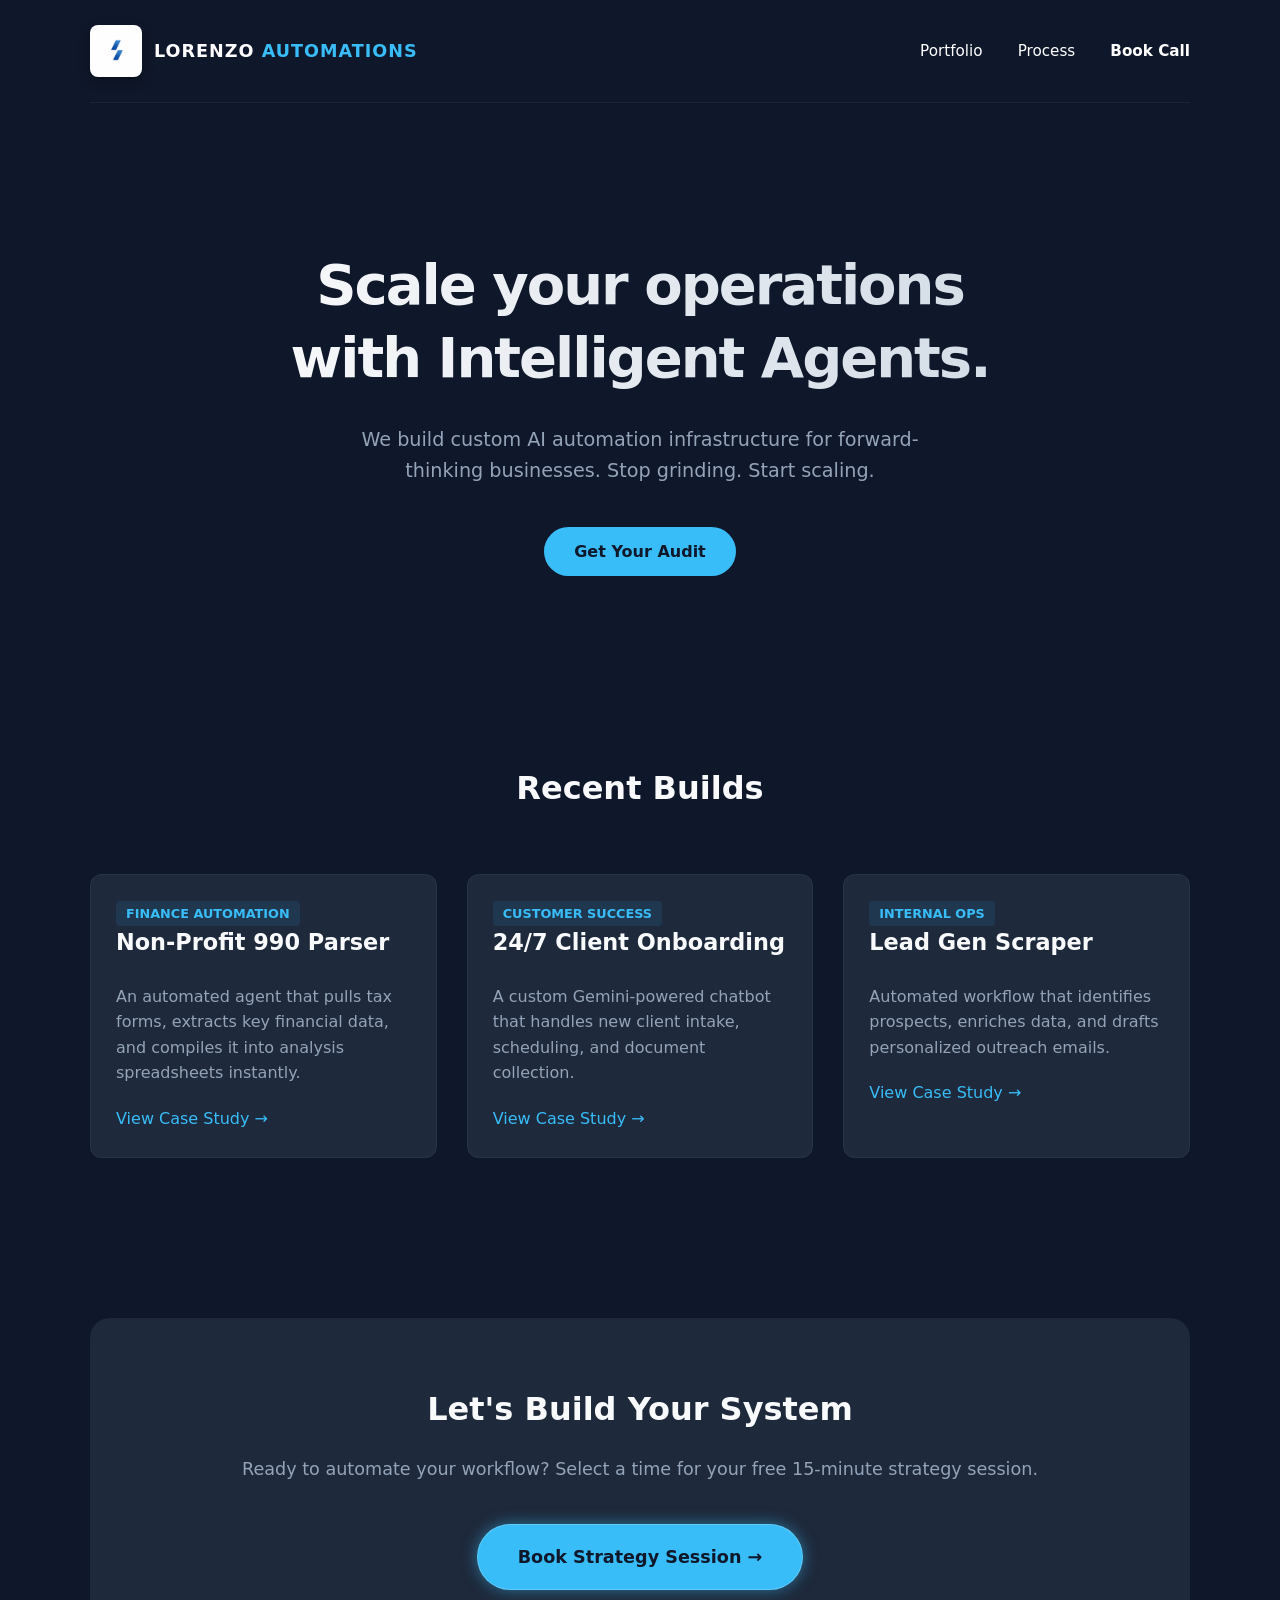
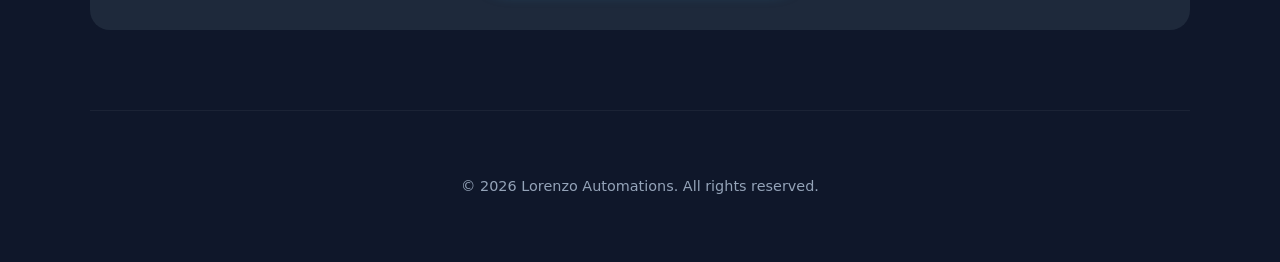
==== index.html @ d0148f25 "Update index.html" ====
<!DOCTYPE html>
<html lang="en">
<head>
    <meta charset="UTF-8">
    <meta name="viewport" content="width=device-width, initial-scale=1.0">
    <title>Lorenzo Automations | AI Consulting</title>
    <style>
        /* --- MODERN CLEAN AESTHETIC --- */
        :root {
            --bg-color: #0f172a; /* Deep Slate Blue (Cleaner than pure black) */
            --card-bg: #1e293b;
            --text-primary: #f8fafc;
            --text-secondary: #94a3b8;
            --accent: #38bdf8; /* Electric Blue */
            --accent-hover: #0ea5e9;
            /* 1. FIX THE NAV LINKS (Force White) */
.nav-links a {
    color: #ffffff !important; /* Forces white even if visited */
    text-decoration: none;
    margin-left: 30px;
    font-size: 0.95rem;
    font-weight: 500;
    transition: color 0.3s;
}
/* 1. FIX THE NAV LINKS (Force White) */
.nav-links a {
    color: #ffffff !important; /* Forces white even if visited */
    text-decoration: none;
    margin-left: 30px;
    font-size: 0.95rem;
    font-weight: 500;
    transition: color 0.3s;
}

.nav-links a:hover {
    color: var(--accent) !important; /* Blue on hover */
}

/* 2. STYLE THE NEW TEXT LOGO Area */
.logo-area {
    display: flex;
    align-items: center;
    gap: 12px; /* Space between Icon and Text */
    cursor: default;
}

.logo-text {
    font-weight: 800; /* Extra Bold */
    font-size: 1.1rem; /* Readable size */
    color: #ffffff;
    letter-spacing: 1px;
    text-transform: uppercase;
}

/* 3. STYLE THE ICON BOX */
.logo-img {
    height: 42px; 
    width: 42px; /* Forces a perfect square */
    background-color: white; 
    padding: 6px; /* Space inside the white box */
    border-radius: 8px; /* Rounded corners */
    object-fit: contain; /* Ensures bolts don't stretch */
}
.nav-links a:hover {
    color: var(--accent) !important; /* Blue on hover */
}

/* 2. STYLE THE NEW TEXT LOGO */
.logo-area {
    display: flex;
    align-items: center;
    gap: 12px; /* Space between Icon and Text */
    cursor: default;
}

.logo-text {
    font-weight: 800; /* Extra Bold */
    font-size: 1.1rem; /* Readable size */
    color: #ffffff;
    letter-spacing: 1px;
    text-transform: uppercase;
}

/* 3. REFINE THE LOGO ICON BOX */
.logo-img {
    height: 40px; 
    width: 40px; /* Forces a perfect square */
    background-color: white; 
    padding: 6px; /* Space inside the white box */
    border-radius: 8px; /* Rounded corners */
    object-fit: contain; /* Ensures bolts don't stretch */
}
        }

        body {
            font-family: 'Inter', system-ui, -apple-system, sans-serif; /* Clean, modern font */
            background-color: var(--bg-color);
            color: var(--text-primary);
            margin: 0;
            padding: 0;
            line-height: 1.6;
            scroll-behavior: smooth;
        }

        /* Container */
        .container {
            max-width: 1100px;
            margin: 0 auto;
            padding: 0 20px;
        }

        /* Navigation */
        nav {
            display: flex;
            justify-content: space-between;
            align-items: center;
            padding: 20px 0;
            border-bottom: 1px solid rgba(255,255,255,0.1);
        }

        .logo-area {
            display: flex;
            align-items: center;
            gap: 15px;
            font-weight: 700;
            font-size: 1.2rem;
            letter-spacing: 1px;
        }

        /* NEW LOGO STYLE - Makes it look like a pro app icon */
.logo-img {
    height: 50px; /* Slightly bigger */
    width: auto;
    background-color: white; /* Ensures clean background */
    padding: 5px 10px; /* Adds breathing room around the logo text */
    border-radius: 8px; /* Smooth rounded corners */
    box-shadow: 0 4px 12px rgba(0,0,0,0.3); /* subtle drop shadow */
    display: block; /* Fixes alignment issues */
}

/* Update Nav to prevent overlapping */
nav {
    display: flex;
    justify-content: space-between;
    align-items: center;
    padding: 25px 0; /* More vertical space */
    border-bottom: 1px solid rgba(255,255,255,0.05);
}
}

        .nav-links a {
            color: var(--text-secondary);
            text-decoration: none;
            margin-left: 25px;
            font-size: 0.9rem;
            transition: color 0.3s;
        }

        .nav-links a:hover {
            color: var(--accent);
        }

        /* Hero Section */
        .hero {
            text-align: center;
            padding: 100px 0 80px;
        }

        h1 {
    font-size: 3.5rem;
    line-height: 1.3; /* Increased from 1.1 to let letters breathe */
    margin-bottom: 20px;
    letter-spacing: -2px;
    background: linear-gradient(to right, #fff, #cbd5e1);
    -webkit-background-clip: text;
    -webkit-text-fill-color: transparent;
    padding-bottom: 10px; /* Extra safety buffer for the "g" tails */
}

        .hero p {
            color: var(--text-secondary);
            font-size: 1.2rem;
            max-width: 600px;
            margin: 0 auto 40px;
        }

        .btn {
            background-color: var(--accent);
            color: #0f172a;
            padding: 12px 30px;
            border-radius: 50px;
            text-decoration: none;
            font-weight: 600;
            transition: transform 0.2s, background-color 0.2s;
            display: inline-block;
        }
/* Add this inside your <style> tags */
.btn-glow {
    background-color: var(--accent);
    box-shadow: 0 0 15px rgba(56, 189, 248, 0.5); /* Glowing effect */
    padding: 18px 40px; /* Bigger button */
    font-size: 1.1rem;
    border: 1px solid rgba(255,255,255,0.2);
}

.btn-glow:hover {
    box-shadow: 0 0 25px rgba(56, 189, 248, 0.8); /* Brighter glow on hover */
    transform: translateY(-3px);
}
       

        /* Sections General */
        section {
            padding: 80px 0;
        }

        .section-title {
            text-align: center;
            font-size: 2rem;
            margin-bottom: 60px;
        }

        /* Portfolio Grid */
        .portfolio-grid {
            display: grid;
            grid-template-columns: repeat(auto-fit, minmax(300px, 1fr));
            gap: 30px;
        }

        .project-card {
            background: var(--card-bg);
            border-radius: 12px;
            overflow: hidden;
            border: 1px solid rgba(255,255,255,0.05);
            transition: transform 0.3s;
        }

        .project-card:hover {
            transform: translateY(-5px);
            border-color: var(--accent);
        }

        .card-content {
            padding: 25px;
        }

        .card-content h3 {
            margin-top: 0;
            font-size: 1.4rem;
        }

        .tag {
            background: rgba(56, 189, 248, 0.1);
            color: var(--accent);
            padding: 5px 10px;
            border-radius: 4px;
            font-size: 0.8rem;
            text-transform: uppercase;
            font-weight: bold;
        }

        /* Booking Section */
        .booking-container {
            background: var(--card-bg);
            border-radius: 20px;
            padding: 40px;
            text-align: center;
        }

        /* Footer */
        footer {
            text-align: center;
            padding: 50px 0;
            color: var(--text-secondary);
            font-size: 0.9rem;
            border-top: 1px solid rgba(255,255,255,0.05);
        }
    </style>
</head>
<body>

    <div class="container">
        <nav>
            <div class="logo-area">
    <img src="images/logo-icon.png" alt="Logo Icon" class="logo-img">
    
    <span class="logo-text">LORENZO <span style="color:var(--accent);">AUTOMATIONS</span></span>
</div>
            <div class="nav-links">
                <a href="#work">Portfolio</a>
                <a href="#process">Process</a>
                <a href="#book" style="color: var(--accent); font-weight: bold;">Book Call</a>
            </div>
        </nav>

        <section class="hero">
            <h1>Scale your operations<br>with Intelligent Agents.</h1>
            <p>We build custom AI automation infrastructure for forward-thinking businesses. Stop grinding. Start scaling.</p>
            <a href="#book" class="btn">Get Your Audit</a>
        </section>

        <section id="work">
            <h2 class="section-title">Recent Builds</h2>
            <div class="portfolio-grid">
                <div class="project-card">
                    <div class="card-content">
                        <span class="tag">Finance Automation</span>
                        <h3>Non-Profit 990 Parser</h3>
                        <p style="color: #94a3b8; margin-bottom: 20px;">
                            An automated agent that pulls tax forms, extracts key financial data, and compiles it into analysis spreadsheets instantly.
                        </p>
                        <a href="#" style="color: var(--accent); text-decoration: none;">View Case Study →</a>
                    </div>
                </div>

                <div class="project-card">
                    <div class="card-content">
                        <span class="tag">Customer Success</span>
                        <h3>24/7 Client Onboarding</h3>
                        <p style="color: #94a3b8; margin-bottom: 20px;">
                            A custom Gemini-powered chatbot that handles new client intake, scheduling, and document collection.
                        </p>
                        <a href="#" style="color: var(--accent); text-decoration: none;">View Case Study →</a>
                    </div>
                </div>

                 <div class="project-card">
                    <div class="card-content">
                        <span class="tag">Internal Ops</span>
                        <h3>Lead Gen Scraper</h3>
                        <p style="color: #94a3b8; margin-bottom: 20px;">
                            Automated workflow that identifies prospects, enriches data, and drafts personalized outreach emails.
                        </p>
                        <a href="#" style="color: var(--accent); text-decoration: none;">View Case Study →</a>
                    </div>
                </div>
            </div>
        </section>

        <section id="book">
            <div class="booking-container">
    <h2 class="section-title" style="margin-bottom: 20px;">Let's Build Your System</h2>
    <p style="color: var(--text-secondary); margin-bottom: 40px; font-size: 1.1rem;">
        Ready to automate your workflow? Select a time for your free 15-minute strategy session.
    </p>
    
    <a href="https://calendly.com/daniel-lorenzo-ai/ai-automation-strategy-session" target="_blank" class="btn btn-glow">
        Book Strategy Session &rarr;
    </a>
</div>
        </section>

        <footer>
            <p>&copy; 2026 Lorenzo Automations. All rights reserved.</p>
        </footer>
    </div>

</body>
</html>
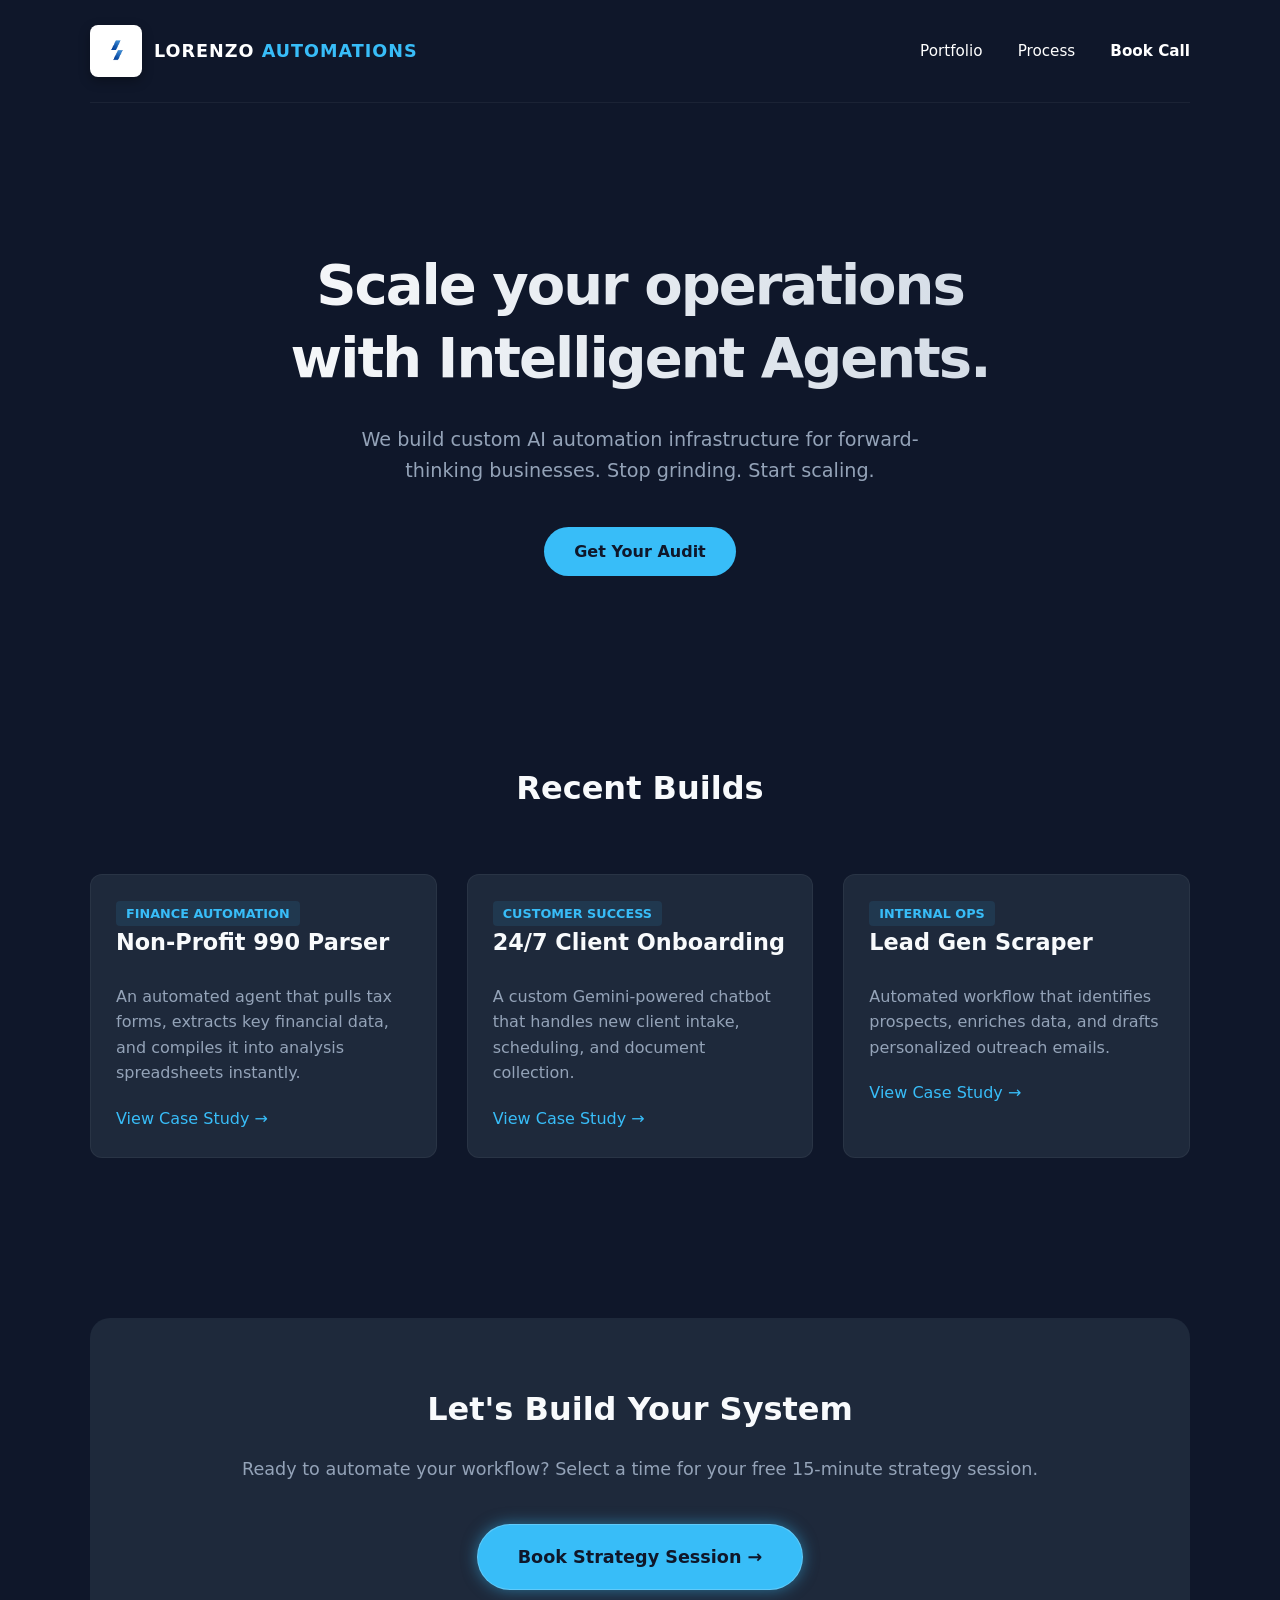
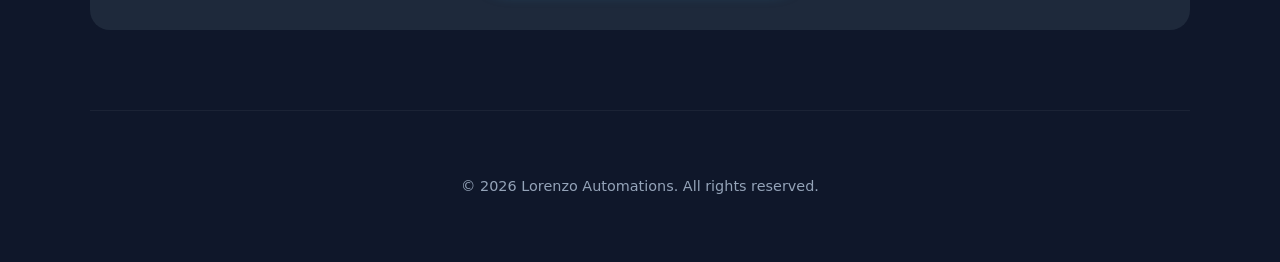
==== commit 068774c0: "Update index.html" ====
--- a/index.html
+++ b/index.html
@@ -282,7 +282,7 @@
     <div class="container">
         <nav>
             <div class="logo-area">
-    <img src="images/logo-icon.png" alt="Logo Icon" class="logo-img">
+    <img src="images/logo-iconn.png" alt="Logo Icon" class="logo-img">
     
     <span class="logo-text">LORENZO <span style="color:var(--accent);">AUTOMATIONS</span></span>
 </div>
@@ -366,3 +366,4 @@
 
 
 
+
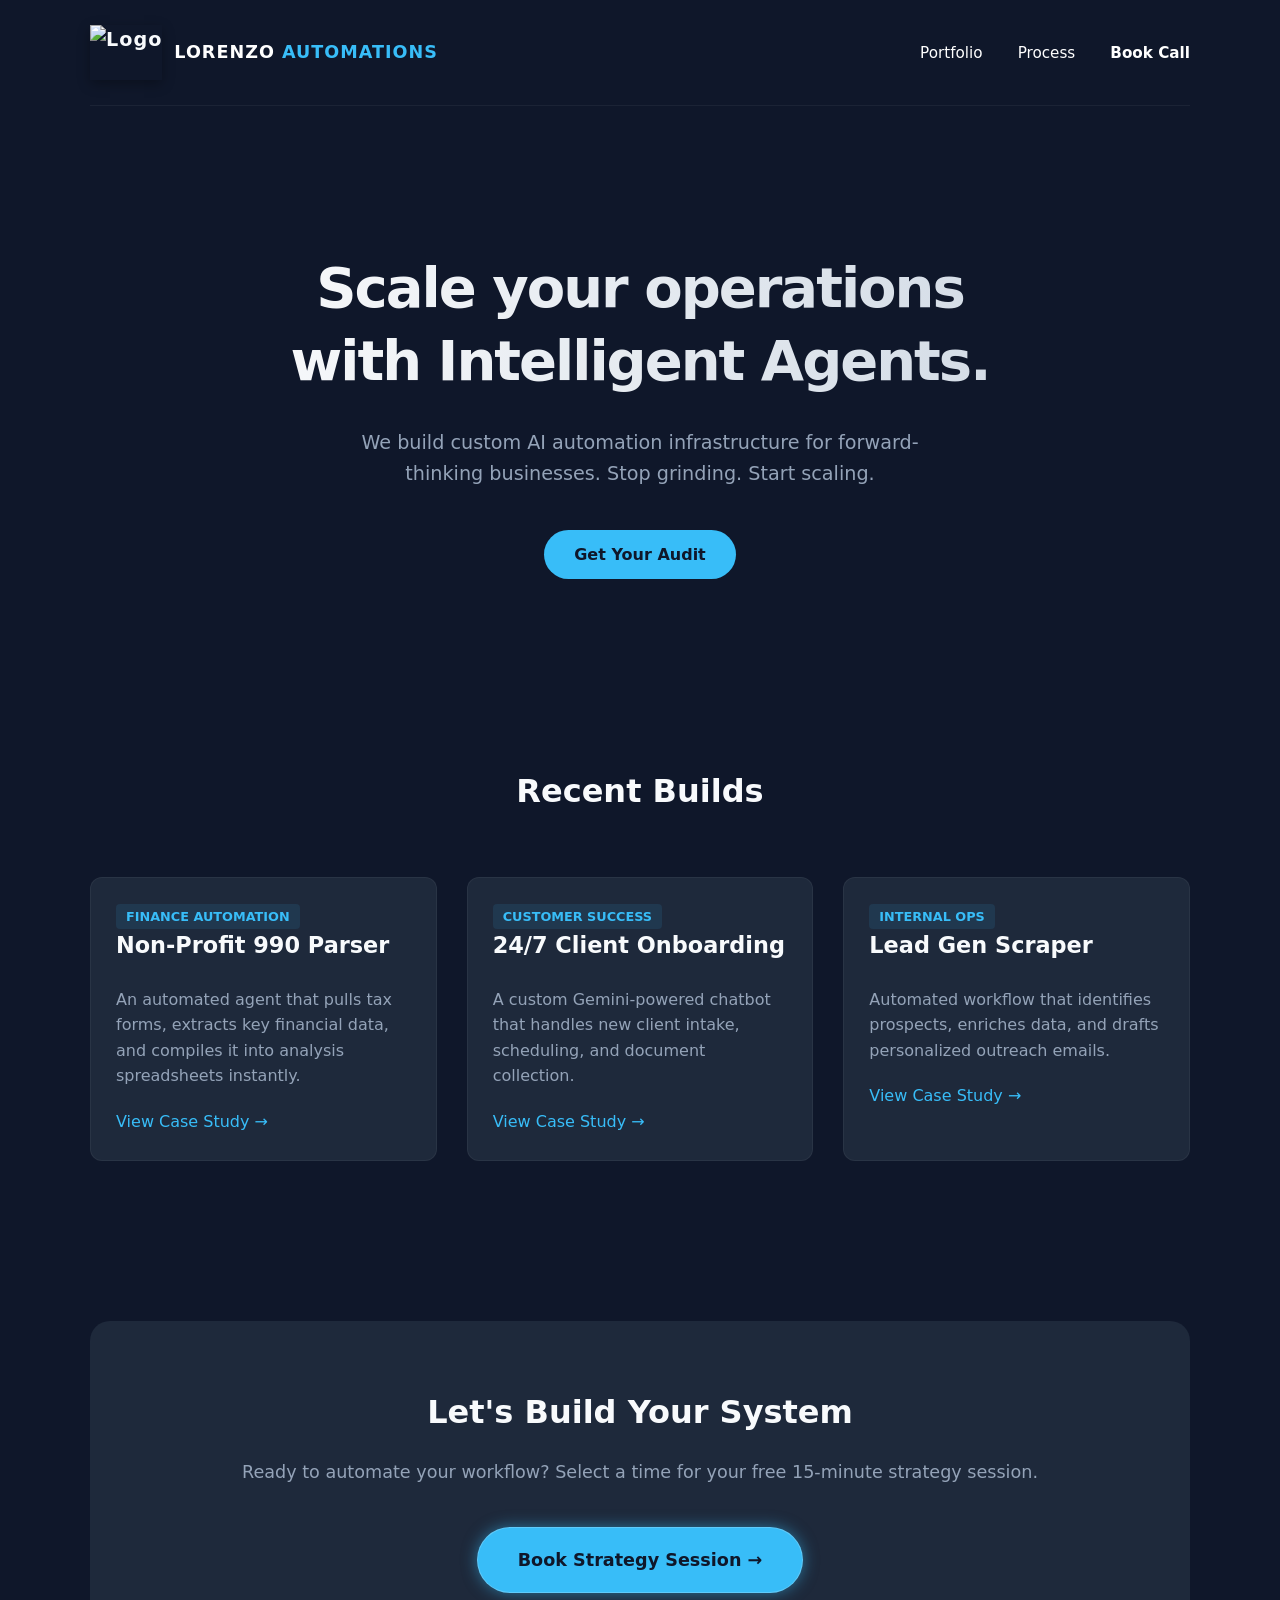
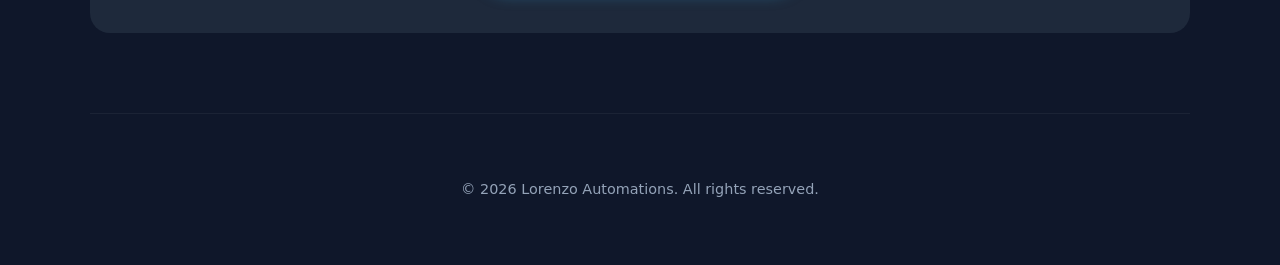
==== commit e290dc9f: "Update index.html" ====
--- a/index.html
+++ b/index.html
@@ -83,12 +83,12 @@
 
 /* 3. REFINE THE LOGO ICON BOX */
 .logo-img {
-    height: 40px; 
-    width: 40px; /* Forces a perfect square */
-    background-color: white; 
-    padding: 6px; /* Space inside the white box */
-    border-radius: 8px; /* Rounded corners */
-    object-fit: contain; /* Ensures bolts don't stretch */
+    height: 55px; /* Bigger size as requested */
+    width: auto;  /* Lets it scale naturally */
+    background-color: transparent; /* No more white box */
+    padding: 0;   /* Removes the gap */
+    border-radius: 0; /* No corners needed */
+    object-fit: contain;
 }
         }
 
@@ -282,7 +282,7 @@
     <div class="container">
         <nav>
             <div class="logo-area">
-    <img src="images/logo-iconn.png" alt="Logo Icon" class="logo-img">
+    <img src="https://raw.githubusercontent.com/daniellorenzoai-maker/LorenzoAutomations/main/images/logo-iconn.png" alt="Logo" class="logo-img">
     
     <span class="logo-text">LORENZO <span style="color:var(--accent);">AUTOMATIONS</span></span>
 </div>
@@ -367,3 +367,4 @@
 
 
 
+
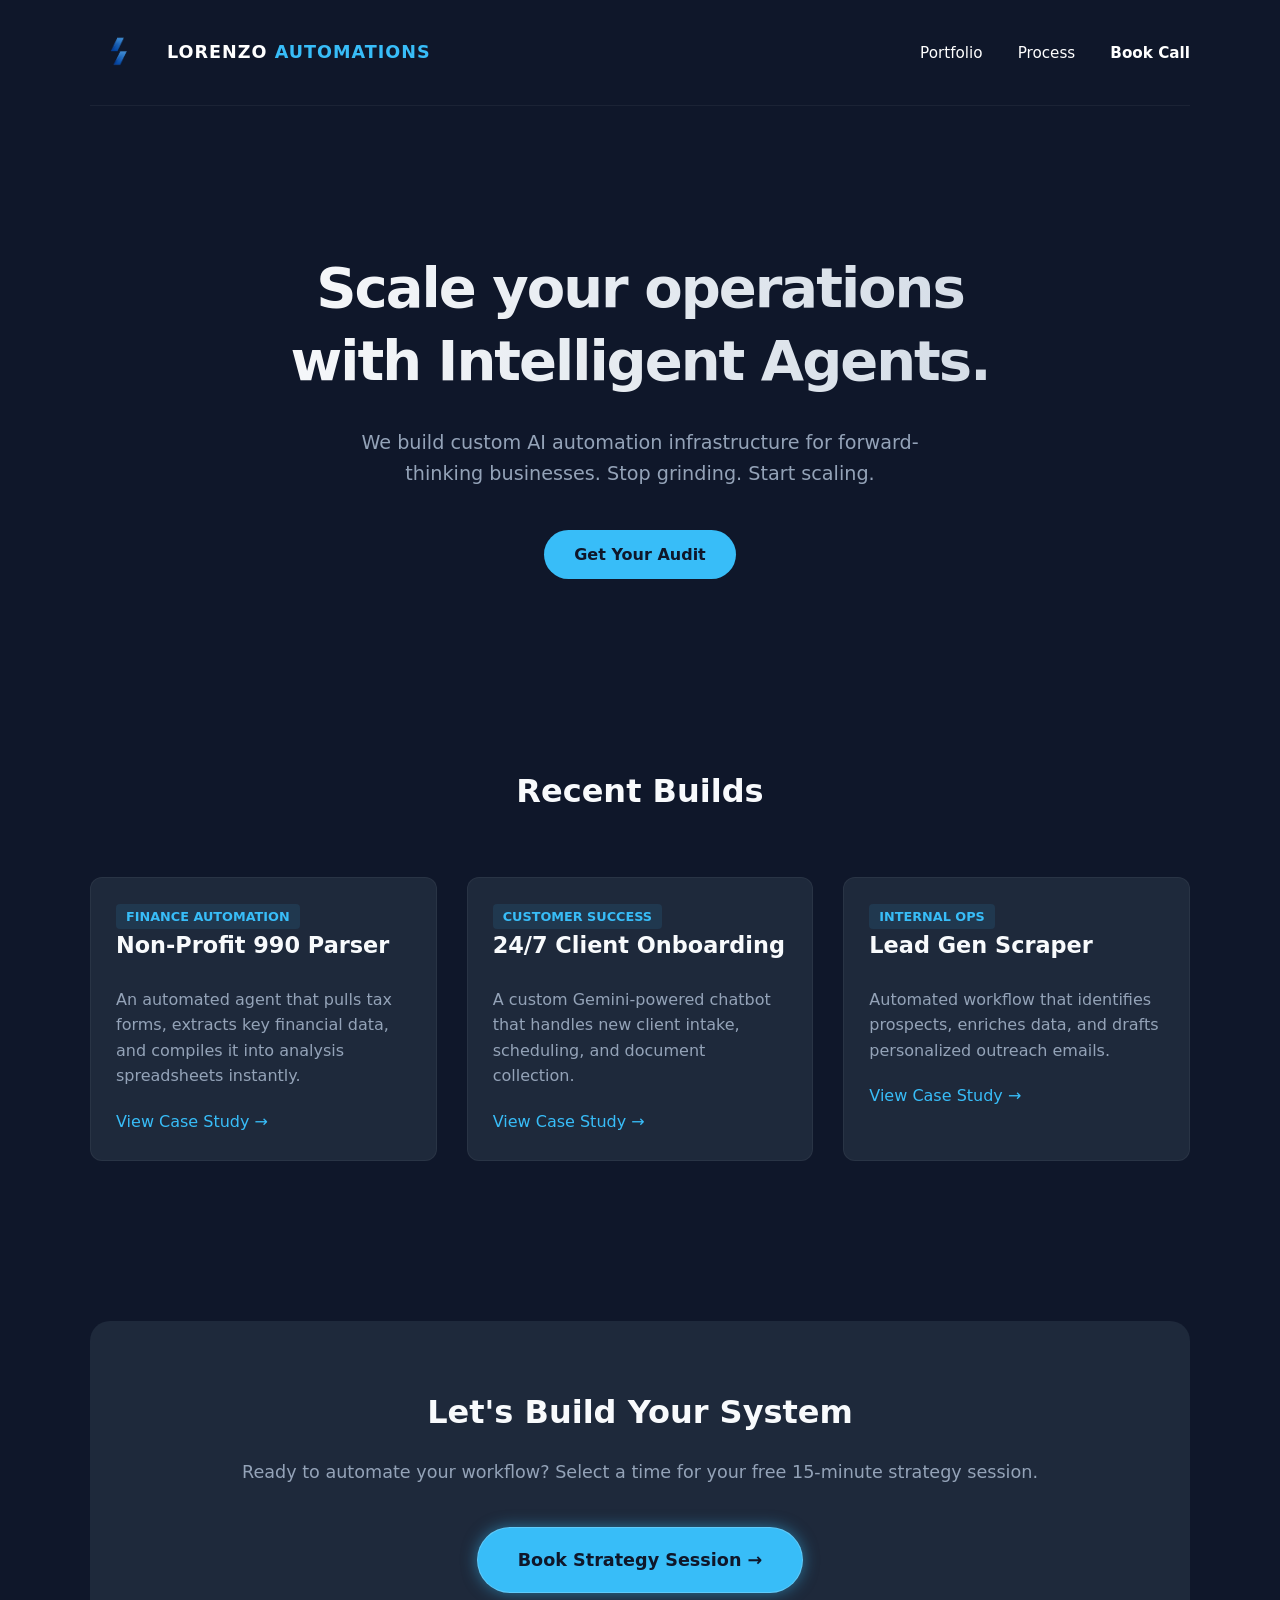
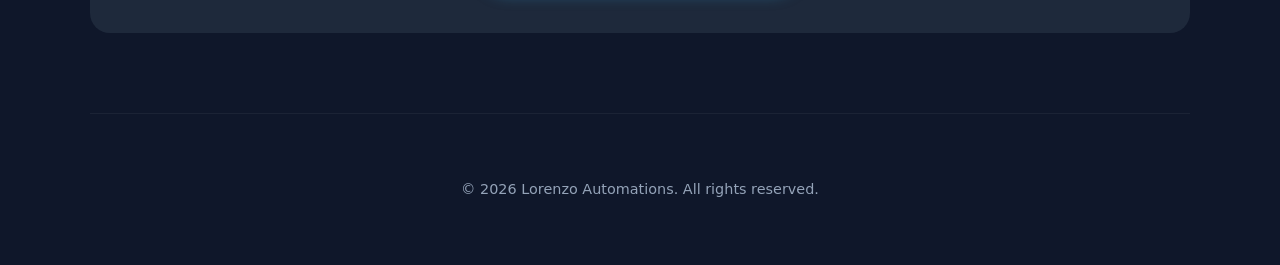
==== commit 805a52fa: "Update index.html" ====
--- a/index.html
+++ b/index.html
@@ -52,14 +52,16 @@
     text-transform: uppercase;
 }
 
-/* 3. STYLE THE ICON BOX */
+/* THE ONE AND ONLY LOGO RULE */
 .logo-img {
-    height: 42px; 
-    width: 42px; /* Forces a perfect square */
-    background-color: white; 
-    padding: 6px; /* Space inside the white box */
-    border-radius: 8px; /* Rounded corners */
-    object-fit: contain; /* Ensures bolts don't stretch */
+    height: 55px;           /* Sets the perfect size */
+    width: auto;            /* Keeps the shape correct */
+    background: transparent;/* No white box */
+    padding: 0;             /* No extra spacing */
+    margin-right: 10px;     /* Small gap between icon and text */
+    vertical-align: middle; /* Aligns perfectly with the text */
+    border-radius: 0;       /* Removes rounded corners */
+    box-shadow: none;       /* Removes any glow/shadow */
 }
 .nav-links a:hover {
     color: var(--accent) !important; /* Blue on hover */
@@ -81,15 +83,6 @@
     text-transform: uppercase;
 }
 
-/* 3. REFINE THE LOGO ICON BOX */
-.logo-img {
-    height: 55px; /* Bigger size as requested */
-    width: auto;  /* Lets it scale naturally */
-    background-color: transparent; /* No more white box */
-    padding: 0;   /* Removes the gap */
-    border-radius: 0; /* No corners needed */
-    object-fit: contain;
-}
         }
 
         body {
@@ -126,17 +119,6 @@
             font-size: 1.2rem;
             letter-spacing: 1px;
         }
-
-        /* NEW LOGO STYLE - Makes it look like a pro app icon */
-.logo-img {
-    height: 50px; /* Slightly bigger */
-    width: auto;
-    background-color: white; /* Ensures clean background */
-    padding: 5px 10px; /* Adds breathing room around the logo text */
-    border-radius: 8px; /* Smooth rounded corners */
-    box-shadow: 0 4px 12px rgba(0,0,0,0.3); /* subtle drop shadow */
-    display: block; /* Fixes alignment issues */
-}
 
 /* Update Nav to prevent overlapping */
 nav {
@@ -282,7 +264,7 @@
     <div class="container">
         <nav>
             <div class="logo-area">
-    <img src="https://raw.githubusercontent.com/daniellorenzoai-maker/LorenzoAutomations/main/images/logo-iconn.png" alt="Logo" class="logo-img">
+    <img src="images/logo-iconn.png" alt="Lorenzo Automations" class="logo-img">
     
     <span class="logo-text">LORENZO <span style="color:var(--accent);">AUTOMATIONS</span></span>
 </div>
@@ -368,3 +350,4 @@
 
 
 
+
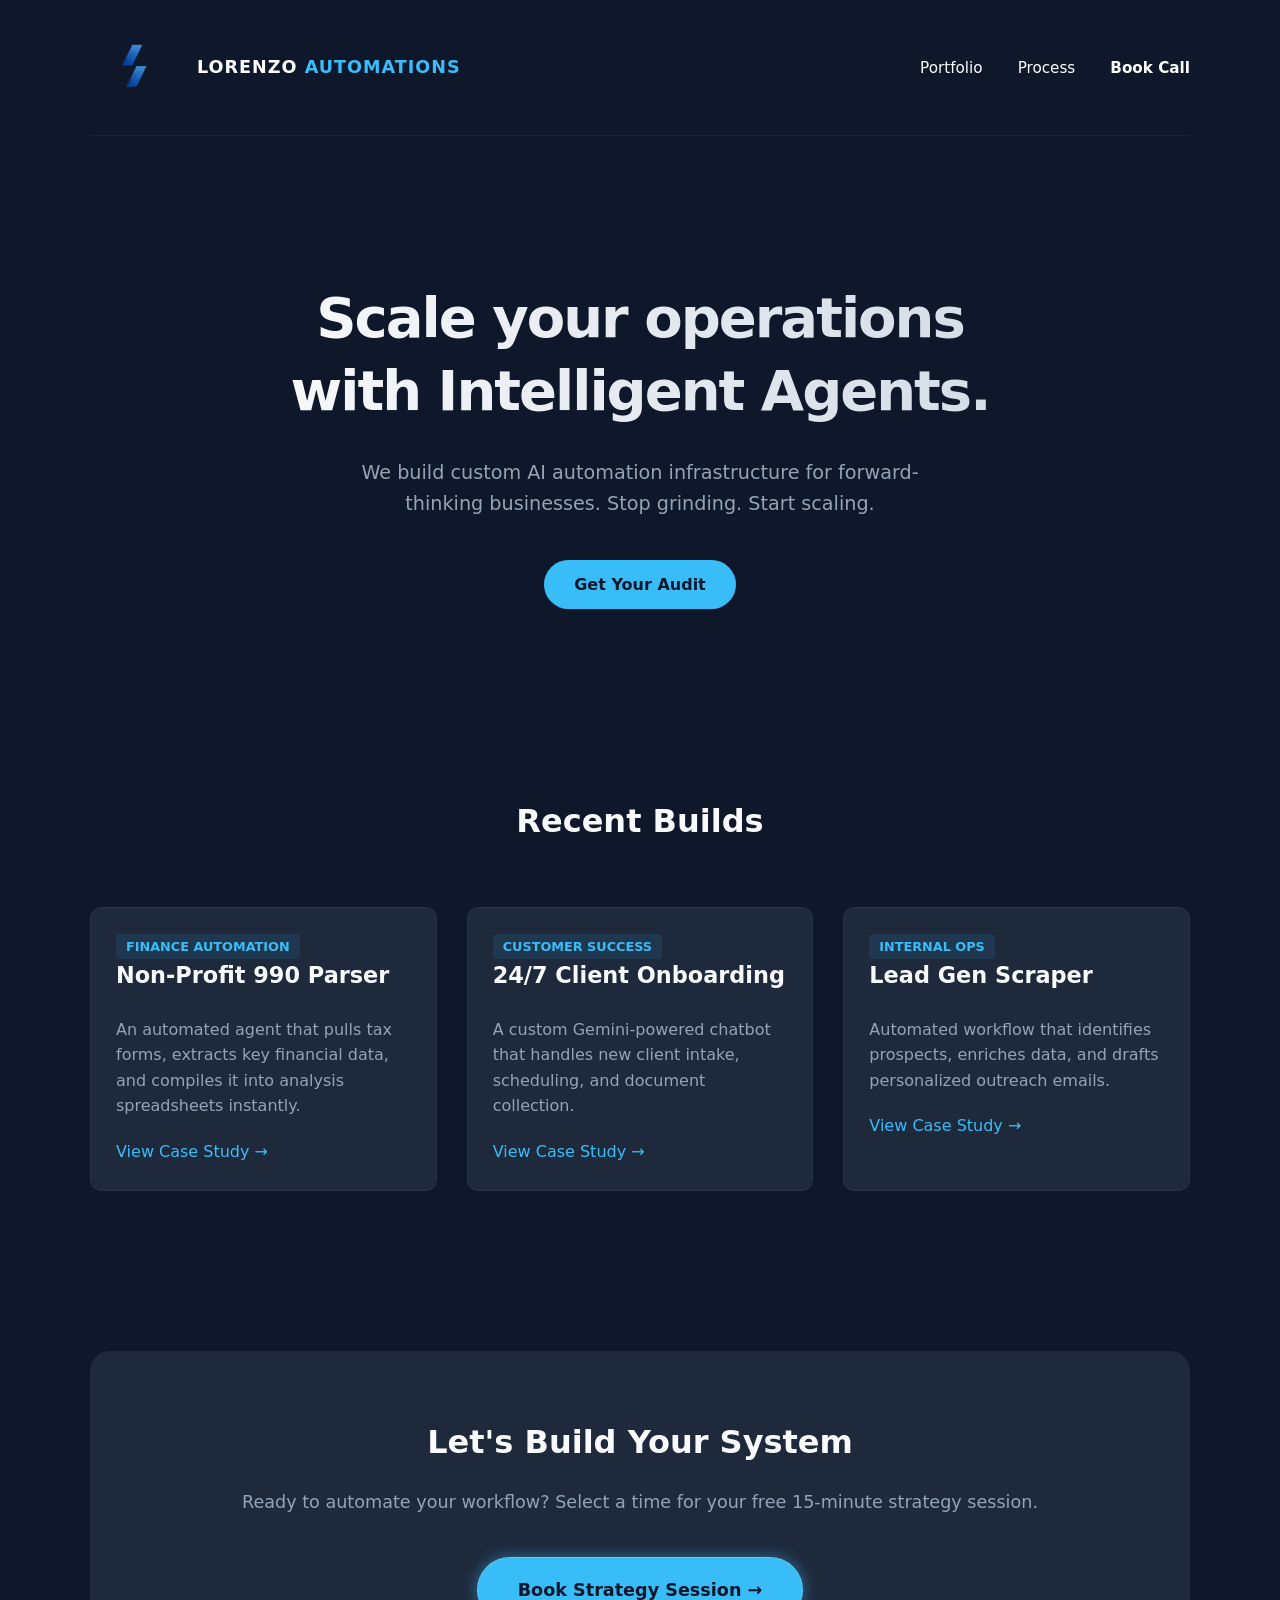
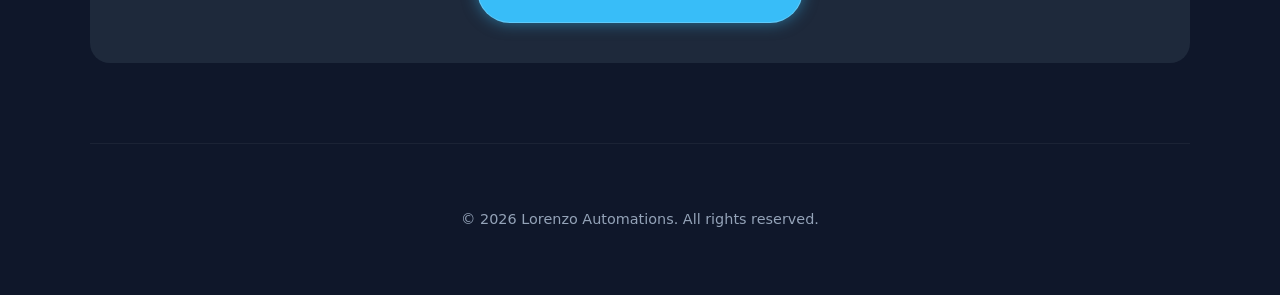
==== commit aa9e92e6: "Update index.html" ====
--- a/index.html
+++ b/index.html
@@ -54,7 +54,7 @@
 
 /* THE ONE AND ONLY LOGO RULE */
 .logo-img {
-    height: 55px;           /* Sets the perfect size */
+    height: 85px;           /* Sets the perfect size */
     width: auto;            /* Keeps the shape correct */
     background: transparent;/* No white box */
     padding: 0;             /* No extra spacing */
@@ -351,3 +351,4 @@
 
 
 
+
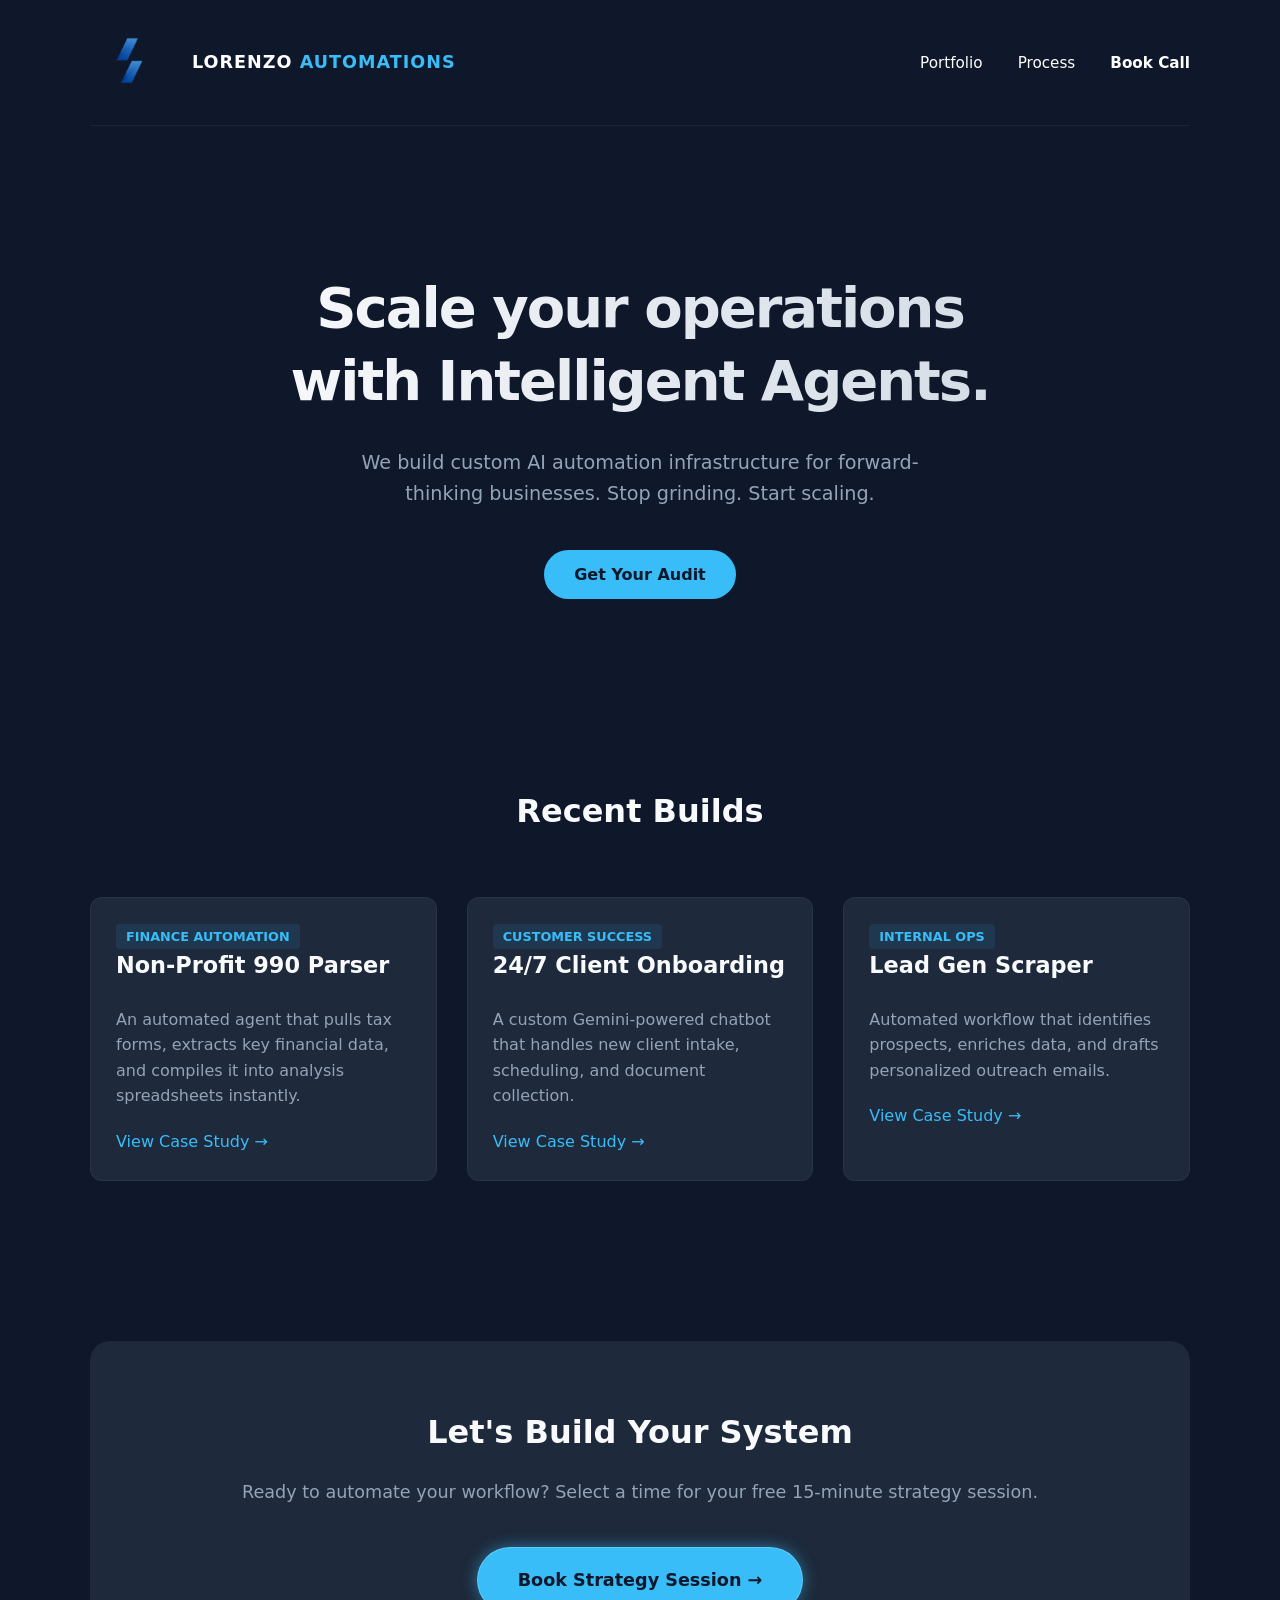
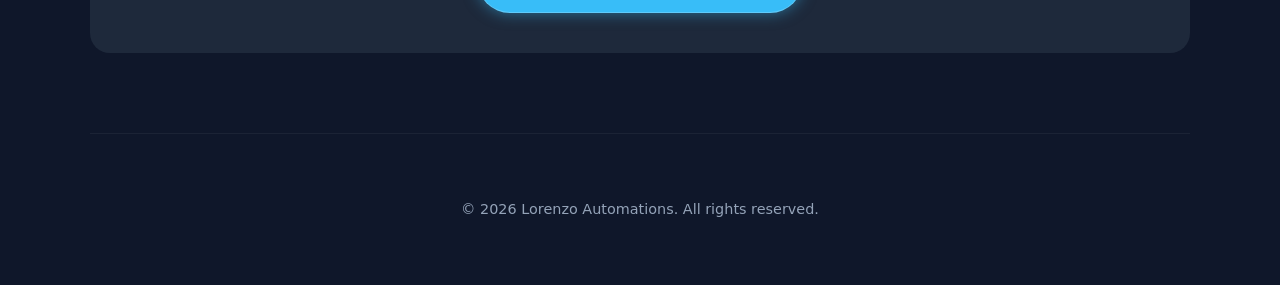
==== commit 2acc0294: "Update index.html" ====
--- a/index.html
+++ b/index.html
@@ -52,16 +52,17 @@
     text-transform: uppercase;
 }
 
-/* THE ONE AND ONLY LOGO RULE */
+/* FINAL LOGO FIX */
 .logo-img {
-    height: 85px;           /* Sets the perfect size */
-    width: auto;            /* Keeps the shape correct */
-    background: transparent;/* No white box */
-    padding: 0;             /* No extra spacing */
-    margin-right: 10px;     /* Small gap between icon and text */
-    vertical-align: middle; /* Aligns perfectly with the text */
-    border-radius: 0;       /* Removes rounded corners */
-    box-shadow: none;       /* Removes any glow/shadow */
+    height: 75px;              /* Much bigger (was 55px) */
+    width: auto;               /* Keeps the aspect ratio */
+    background: transparent !important; /* FORCES the box to disappear */
+    padding: 0 !important;     /* Removes any padding inside the box */
+    margin-right: 15px;        /* Adds space between logo and text */
+    vertical-align: middle;    
+    border-radius: 0;          
+    box-shadow: none !important; /* Removes any shadow/outline */
+    transform: scale(1.2);     /* Zooms in slightly on the dashes */
 }
 .nav-links a:hover {
     color: var(--accent) !important; /* Blue on hover */
@@ -352,3 +353,4 @@
 
 
 
+
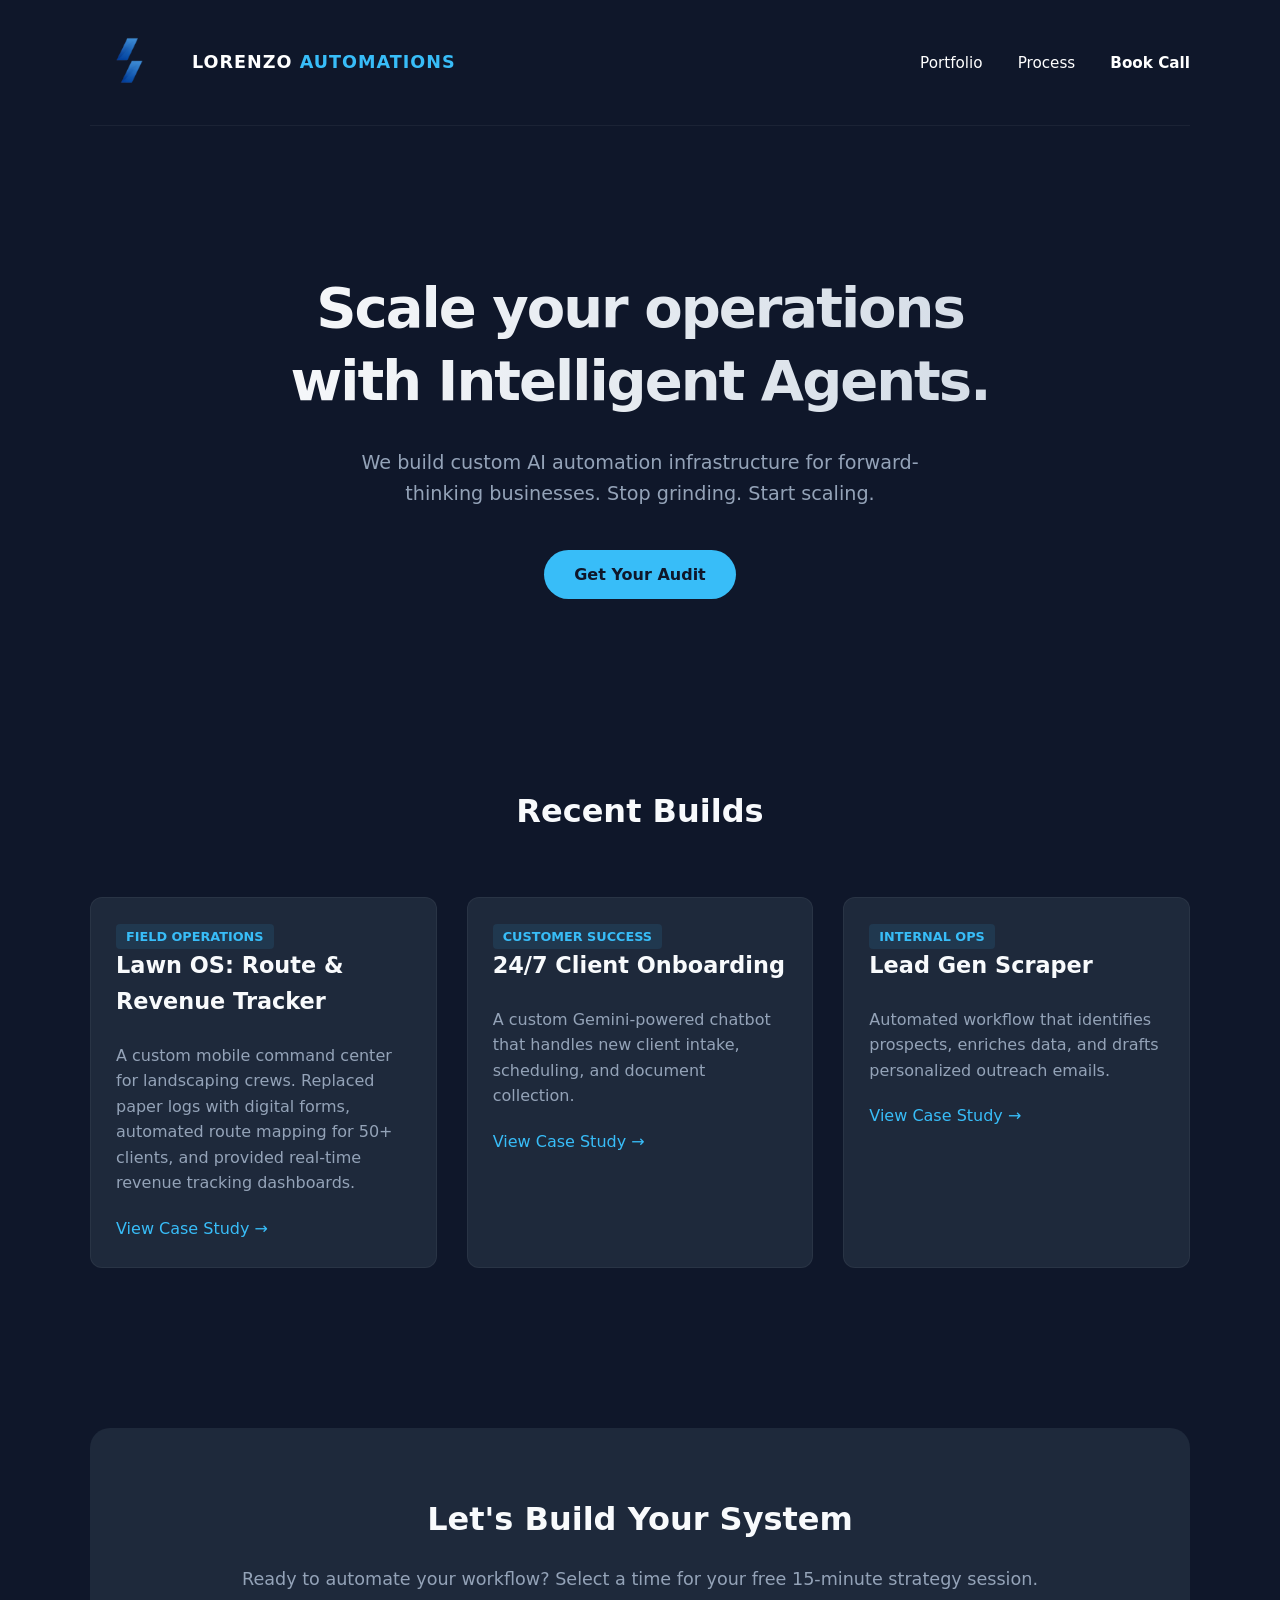
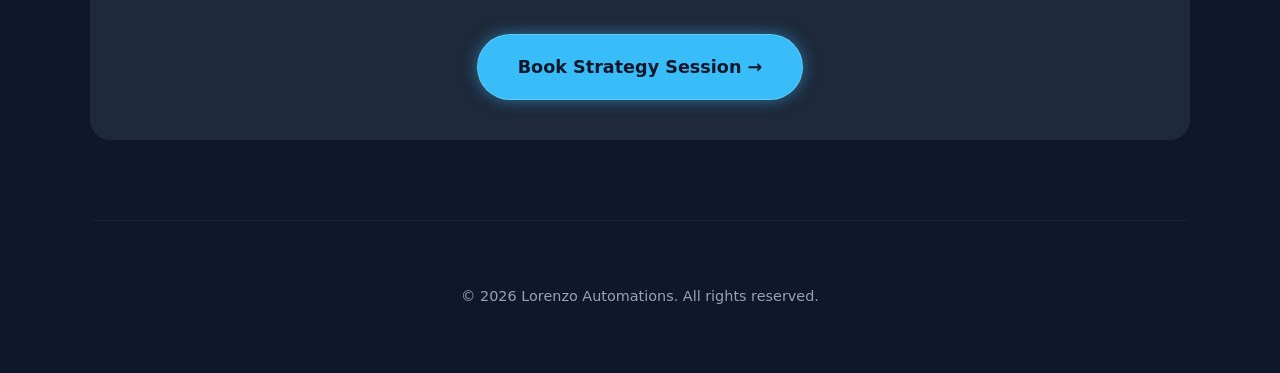
==== commit d4978187: "Update index.html" ====
--- a/index.html
+++ b/index.html
@@ -286,15 +286,17 @@
             <h2 class="section-title">Recent Builds</h2>
             <div class="portfolio-grid">
                 <div class="project-card">
-                    <div class="card-content">
-                        <span class="tag">Finance Automation</span>
-                        <h3>Non-Profit 990 Parser</h3>
-                        <p style="color: #94a3b8; margin-bottom: 20px;">
-                            An automated agent that pulls tax forms, extracts key financial data, and compiles it into analysis spreadsheets instantly.
-                        </p>
-                        <a href="#" style="color: var(--accent); text-decoration: none;">View Case Study →</a>
-                    </div>
-                </div>
+    <div class="card-content">
+        <span class="tag">FIELD OPERATIONS</span>
+        <h3>Lawn OS: Route & Revenue Tracker</h3>
+        <p style="color: #94a3b8; margin-bottom: 20px;">
+            A custom mobile command center for landscaping crews. 
+            Replaced paper logs with digital forms, automated route mapping 
+            for 50+ clients, and provided real-time revenue tracking dashboards.
+        </p>
+        <a href="lawn-os.html" style="color: var(--accent); text-decoration: none;">View Case Study →</a>
+    </div>
+</div>
 
                 <div class="project-card">
                     <div class="card-content">
@@ -354,3 +356,4 @@
 
 
 
+
